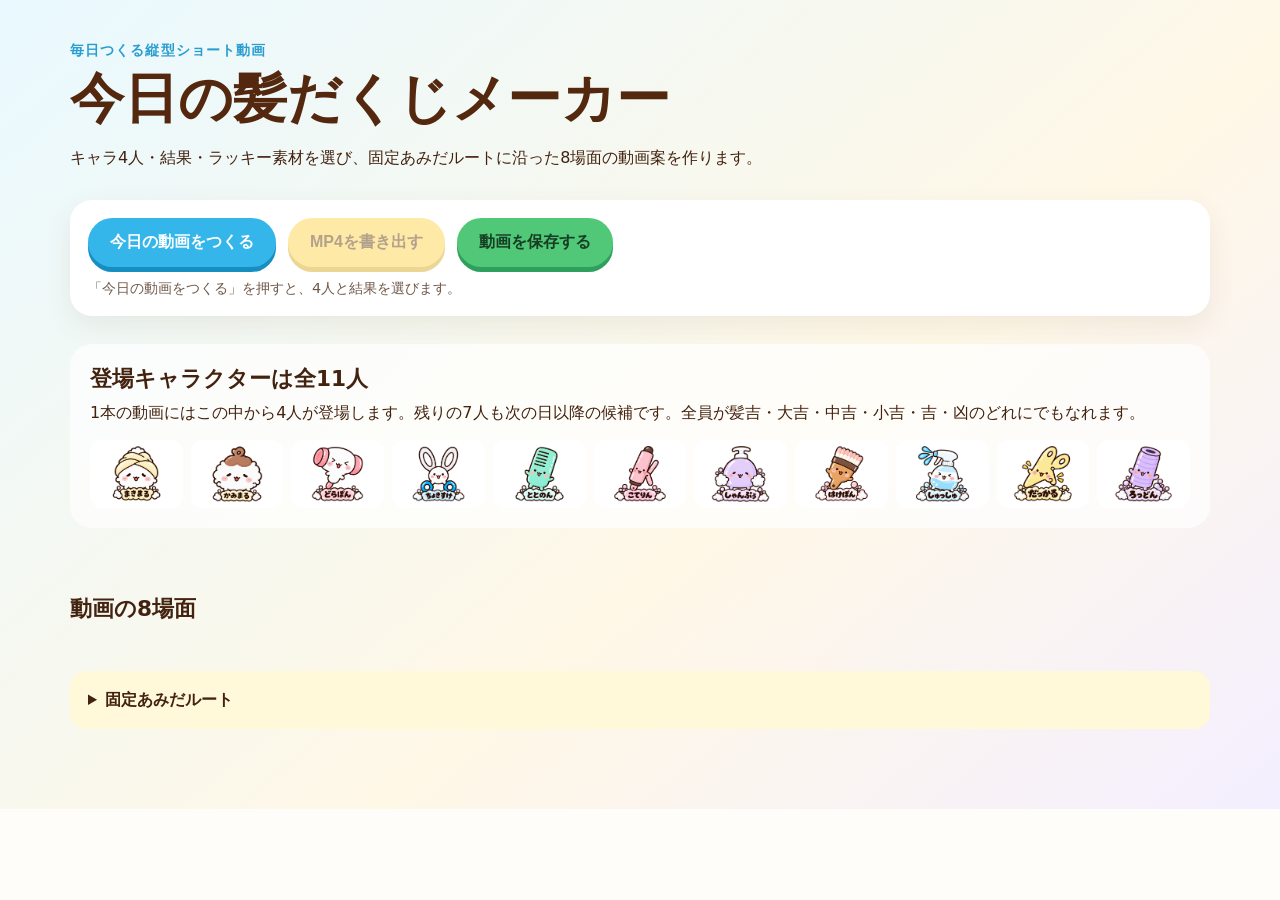
==== index.html @ cbaa19f4 "発表順の統一版を反映" ====
<!doctype html>
<html lang="ja">
<head>
  <meta charset="utf-8" />
  <meta name="viewport" content="width=device-width,initial-scale=1" />
  <title>今日の髪だくじメーカー</title>
  <link rel="icon" type="image/svg+xml" href="data:image/svg+xml,%3Csvg xmlns='http://www.w3.org/2000/svg' viewBox='0 0 64 64'%3E%3Crect width='64' height='64' rx='18' fill='%2359c7f4'/%3E%3Cpath d='M16 42c10-23 22-23 32 0' fill='none' stroke='white' stroke-width='7' stroke-linecap='round'/%3E%3C/svg%3E" />
  <link rel="stylesheet" href="style.css?v=20261022-1045" />
</head>
<body>
  <main>
    <header><p class="eyebrow">毎日つくる縦型ショート動画</p><h1>今日の髪だくじメーカー</h1><p class="intro">キャラ4人・結果・ラッキー素材を選び、固定あみだルートに沿った8場面の動画案を作ります。</p></header>
    <section class="controls" aria-label="動画をつくる"><button id="generate" class="primary">今日の動画をつくる</button><button id="download" class="secondary" disabled>MP4を書き出す</button><a id="save-video" class="save-video" hidden download>動画を保存する</a><p id="status" role="status">「今日の動画をつくる」を押すと、4人と結果を選びます。</p></section>
    <section class="pool" aria-label="登場キャラクター"><h2>登場キャラクターは全11人</h2><p>1本の動画にはこの中から4人が登場します。残りの7人も次の日以降の候補です。全員が髪吉・大吉・中吉・小吉・吉・凶のどれにでもなれます。</p><div id="character-pool" class="character-pool"></div></section>
    <section id="summary" class="summary" hidden></section><section><h2>動画の8場面</h2><div id="pages" class="pages" aria-live="polite"></div></section><details><summary>固定あみだルート</summary><p>ピンク→青、黄→緑、青→ピンク、緑→黄。キャラが変わっても、このルートと移動の速さは変わりません。</p></details>
  </main>
  <script src="vendor/ffmpeg.js?v=20261022-1045"></script>
  <script src="vendor/ffmpeg-util.js?v=20261022-1045"></script>
  <script src="app.js?v=20261109-2350"></script><script src="mp4.js?v=20261023-2150"></script>
</body>
</html>
---- style.css ----
:root{font-family:"Hiragino Sans", "Yu Gothic",system-ui,sans-serif;color:#43220f;background:#fffdf9}*{box-sizing:border-box}body{margin:0;background:linear-gradient(140deg,#e9f9ff,#fff8e7 60%,#f4efff)}main{width:min(1140px,calc(100% - 32px));margin:0 auto;padding:42px 0 80px}.eyebrow{margin:0;color:#299dd0;font-weight:800;font-size:.85rem;letter-spacing:.08em}h1{font-size:clamp(2rem,5vw,3.4rem);margin:.2rem 0 .5rem;color:#54280f}.intro{max-width:48rem;line-height:1.75;margin:0}.controls{display:flex;gap:12px;align-items:center;flex-wrap:wrap;margin:28px 0;padding:18px;border-radius:22px;background:#fff;box-shadow:0 10px 28px #6a422116}.controls p{width:100%;margin:0;font-size:.9rem;color:#705849}button{border:0;border-radius:999px;padding:14px 22px;font-weight:800;font-size:1rem;cursor:pointer}.primary{background:#35b6eb;color:#fff;box-shadow:0 5px 0 #168ebf}.secondary{background:#ffcf3e;color:#593200;box-shadow:0 5px 0 #d6a514}.secondary:disabled{cursor:not-allowed;opacity:.45}.summary{display:grid;grid-template-columns:repeat(4,1fr);gap:12px;margin:20px 0 34px}.chip{background:#fff;border-radius:18px;padding:12px;box-shadow:0 5px 17px #6a422112}.chip b{display:block;font-size:.82rem;color:#7b6556}.chip span{font-weight:800}h2{font-size:1.35rem;margin:0 0 14px}.pages{display:grid;grid-template-columns:repeat(4,minmax(145px,1fr));gap:18px}.scene{min-width:0}.scene p{font-weight:800;margin:0 0 8px}.scene-canvas{width:100%;aspect-ratio:9/16;background:#fff;border-radius:18px;box-shadow:0 10px 25px #63412424;display:block}details{margin-top:34px;background:#fff8d9;padding:15px 18px;border-radius:16px;line-height:1.7}summary{cursor:pointer;font-weight:800}@media(max-width:720px){main{padding-top:28px}.pages{grid-template-columns:repeat(2,minmax(0,1fr));gap:13px}.summary{grid-template-columns:repeat(2,1fr)}.controls{align-items:stretch}.controls button{flex:1}.intro{font-size:.94rem}}
.pool{margin:0 0 32px;padding:20px;border-radius:22px;background:#ffffffb8}.pool h2{margin-bottom:6px}.pool p{margin:0 0 14px;line-height:1.7}.character-pool{display:grid;grid-template-columns:repeat(11,minmax(52px,1fr));gap:8px}.character{padding:6px 2px;text-align:center;background:#fff;border-radius:12px;font-size:.72rem;font-weight:800}.character img{display:block;width:100%;height:56px;object-fit:contain;margin:auto}@media(max-width:720px){.character-pool{grid-template-columns:repeat(4,1fr)}}
.save-video{display:inline-flex;align-items:center;justify-content:center;border-radius:999px;padding:14px 22px;font-weight:800;font-size:1rem;cursor:pointer;text-decoration:none;background:#50c878;color:#173d22;box-shadow:0 5px 0 #2f9f5d}
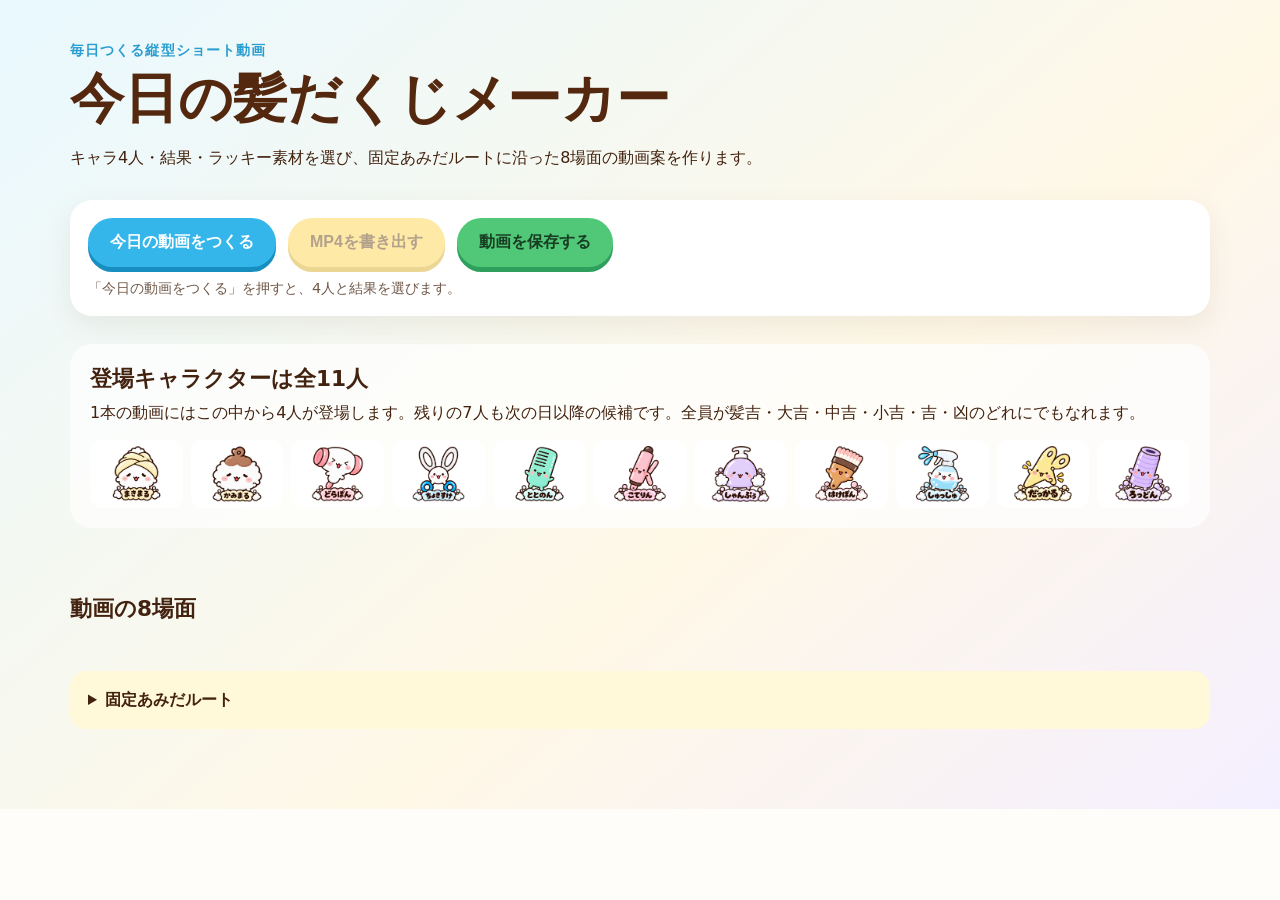
==== commit 6abaa0a3: "Refresh ranked MP4 announcement update" ====
--- a/index.html
+++ b/index.html
@@ -16,6 +16,6 @@
   </main>
   <script src="vendor/ffmpeg.js?v=20261022-1045"></script>
   <script src="vendor/ffmpeg-util.js?v=20261022-1045"></script>
-  <script src="app.js?v=20261109-2350"></script><script src="mp4.js?v=20261023-2150"></script>
+  <script src="app.js?v=20261110-0030"></script><script src="mp4.js?v=20261110-0030"></script>
 </body>
 </html>
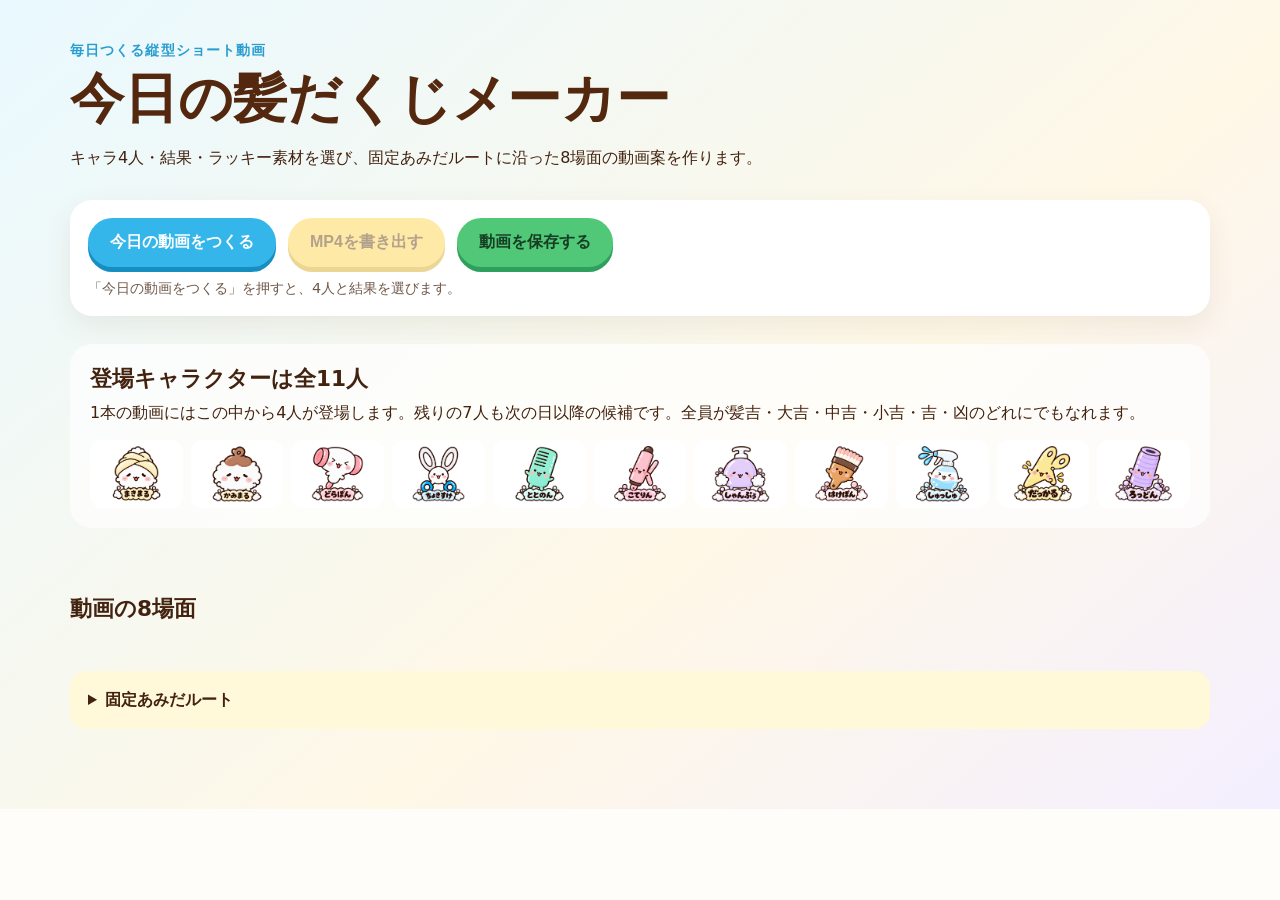
==== commit a3360c0f: "Load latest MP4 video layout" ====
--- a/index.html
+++ b/index.html
@@ -16,6 +16,6 @@
   </main>
   <script src="vendor/ffmpeg.js?v=20261022-1045"></script>
   <script src="vendor/ffmpeg-util.js?v=20261022-1045"></script>
-  <script src="app.js?v=20261110-0030"></script><script src="mp4.js?v=20261110-0030"></script>
+  <script src="app.js?v=20261110-0040"></script><script src="mp4.js?v=20261110-0050"></script>
 </body>
 </html>
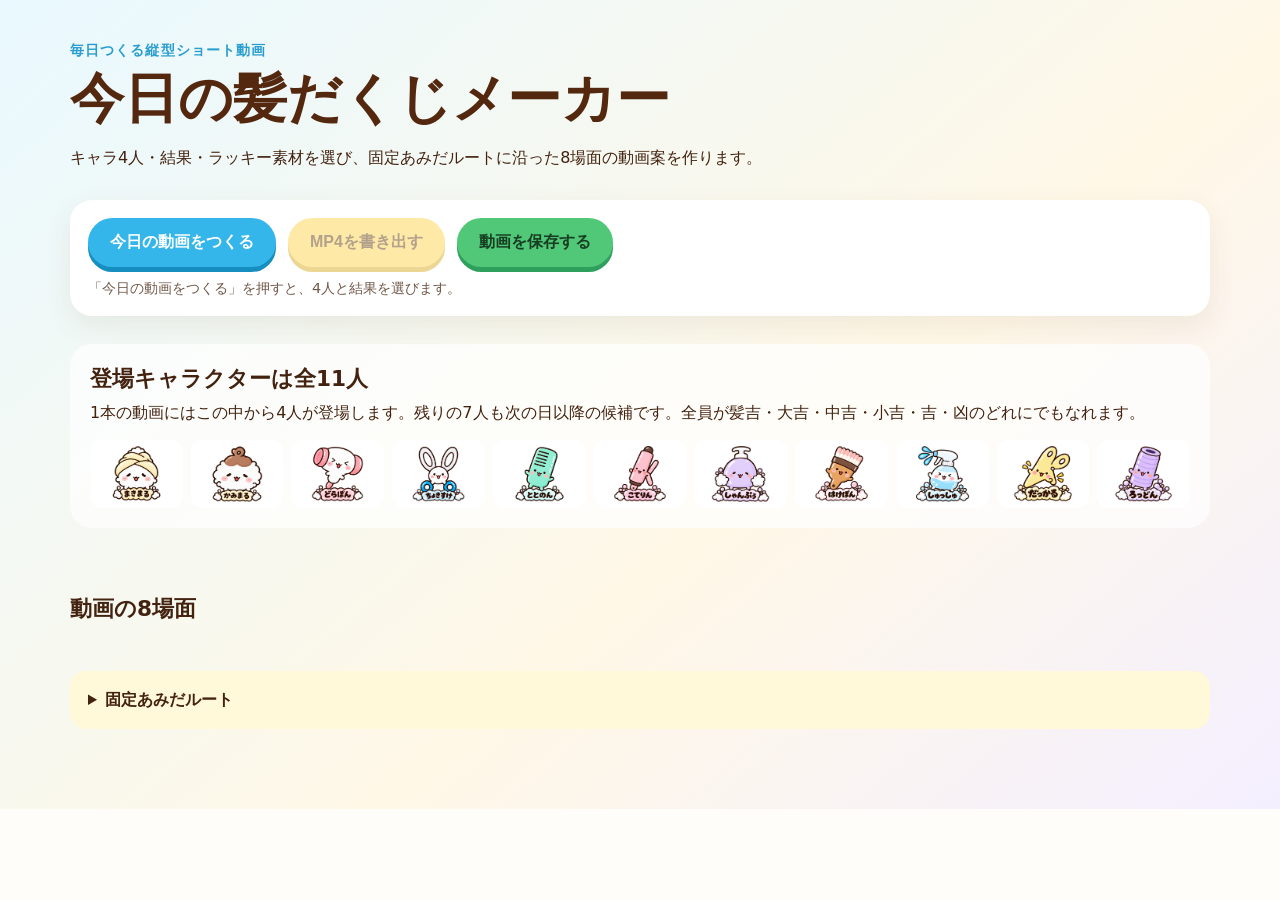
==== commit 4c1d4447: "Load overlay-free result export code" ====
--- a/index.html
+++ b/index.html
@@ -16,6 +16,6 @@
   </main>
   <script src="vendor/ffmpeg.js?v=20261022-1045"></script>
   <script src="vendor/ffmpeg-util.js?v=20261022-1045"></script>
-  <script src="app.js?v=20261110-0040"></script><script src="mp4.js?v=20261110-0050"></script>
+  <script src="app.js?v=20261110-0060"></script><script src="mp4.js?v=20261110-0060"></script>
 </body>
 </html>
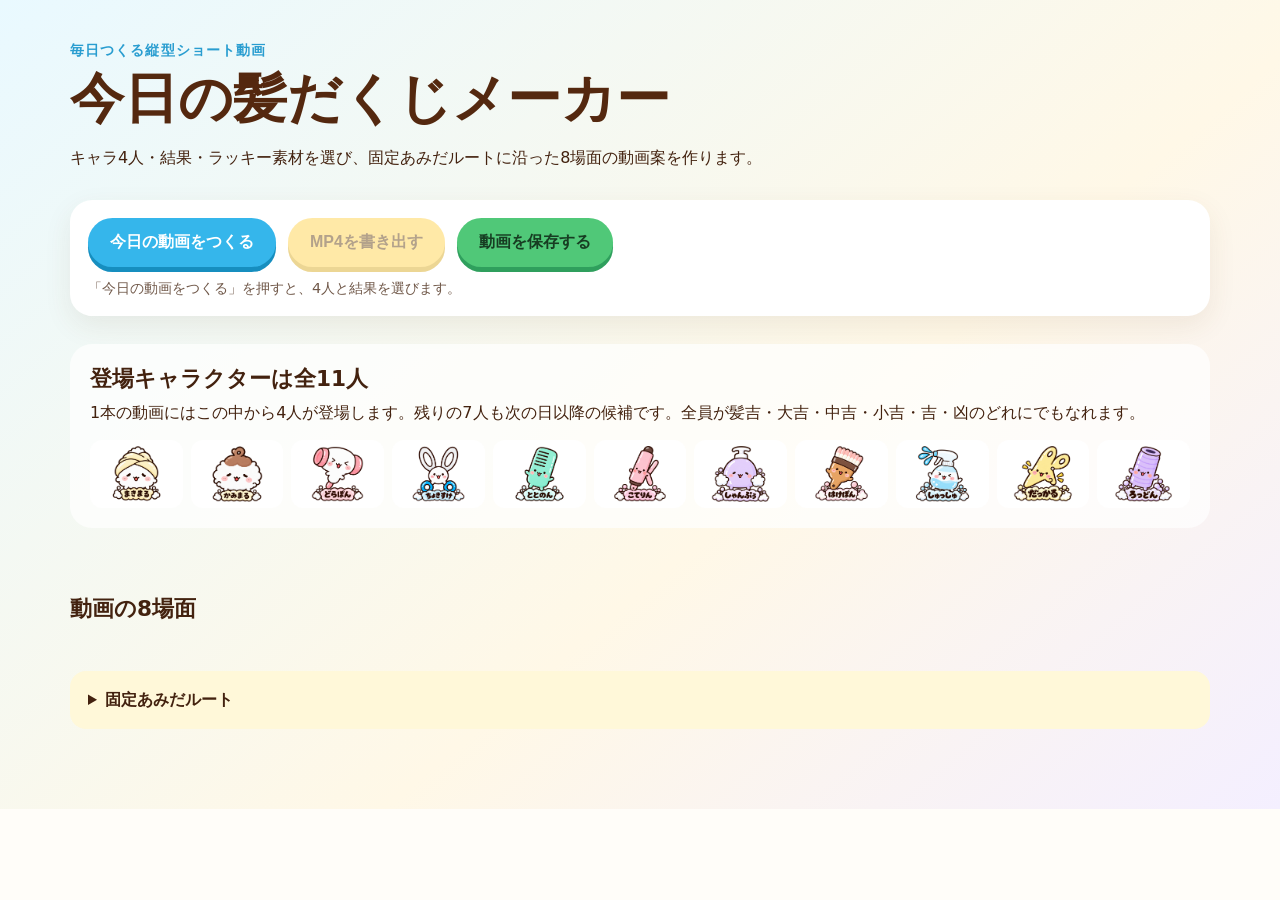
==== commit c3acc2c5: "Force refresh for overlay-free video export" ====
--- a/index.html
+++ b/index.html
@@ -16,6 +16,6 @@
   </main>
   <script src="vendor/ffmpeg.js?v=20261022-1045"></script>
   <script src="vendor/ffmpeg-util.js?v=20261022-1045"></script>
-  <script src="app.js?v=20261110-0060"></script><script src="mp4.js?v=20261110-0060"></script>
+  <script src="app.js?v=20261110-0070"></script><script src="mp4.js?v=20261110-0070"></script>
 </body>
 </html>
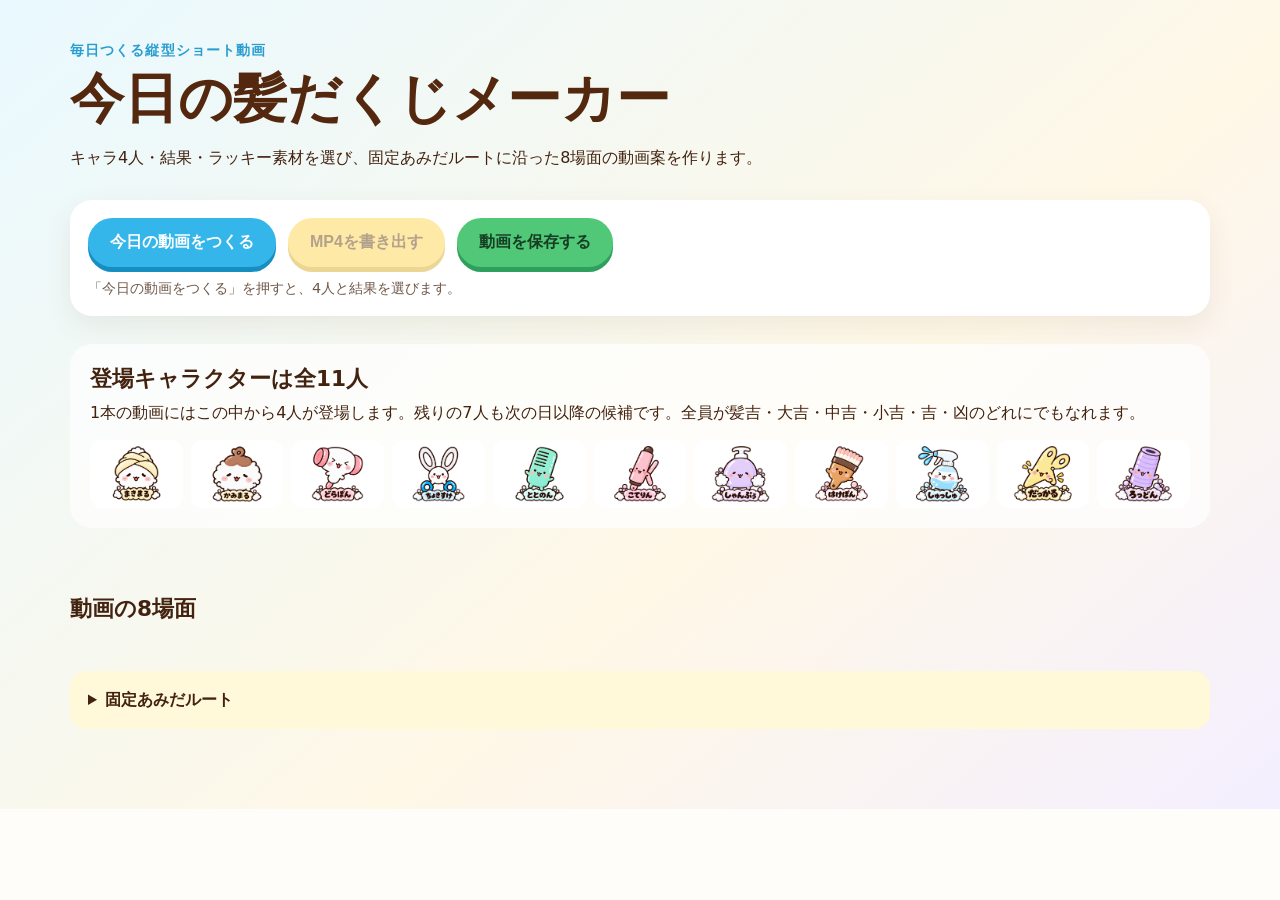
==== commit 944649a8: "Load readable text layout updates" ====
--- a/index.html
+++ b/index.html
@@ -5,7 +5,7 @@
   <meta name="viewport" content="width=device-width,initial-scale=1" />
   <title>今日の髪だくじメーカー</title>
   <link rel="icon" type="image/svg+xml" href="data:image/svg+xml,%3Csvg xmlns='http://www.w3.org/2000/svg' viewBox='0 0 64 64'%3E%3Crect width='64' height='64' rx='18' fill='%2359c7f4'/%3E%3Cpath d='M16 42c10-23 22-23 32 0' fill='none' stroke='white' stroke-width='7' stroke-linecap='round'/%3E%3C/svg%3E" />
-  <link rel="stylesheet" href="style.css?v=20261022-1045" />
+  <link rel="stylesheet" href="style.css?v=20261110-0080" />
 </head>
 <body>
   <main>
@@ -16,6 +16,6 @@
   </main>
   <script src="vendor/ffmpeg.js?v=20261022-1045"></script>
   <script src="vendor/ffmpeg-util.js?v=20261022-1045"></script>
-  <script src="app.js?v=20261110-0070"></script><script src="mp4.js?v=20261110-0070"></script>
+  <script src="app.js?v=20261110-0080"></script><script src="mp4.js?v=20261110-0080"></script>
 </body>
 </html>
--- a/style.css
+++ b/style.css
@@ -1,3 +1,3 @@
-:root{font-family:"Hiragino Sans", "Yu Gothic",system-ui,sans-serif;color:#43220f;background:#fffdf9}*{box-sizing:border-box}body{margin:0;background:linear-gradient(140deg,#e9f9ff,#fff8e7 60%,#f4efff)}main{width:min(1140px,calc(100% - 32px));margin:0 auto;padding:42px 0 80px}.eyebrow{margin:0;color:#299dd0;font-weight:800;font-size:.85rem;letter-spacing:.08em}h1{font-size:clamp(2rem,5vw,3.4rem);margin:.2rem 0 .5rem;color:#54280f}.intro{max-width:48rem;line-height:1.75;margin:0}.controls{display:flex;gap:12px;align-items:center;flex-wrap:wrap;margin:28px 0;padding:18px;border-radius:22px;background:#fff;box-shadow:0 10px 28px #6a422116}.controls p{width:100%;margin:0;font-size:.9rem;color:#705849}button{border:0;border-radius:999px;padding:14px 22px;font-weight:800;font-size:1rem;cursor:pointer}.primary{background:#35b6eb;color:#fff;box-shadow:0 5px 0 #168ebf}.secondary{background:#ffcf3e;color:#593200;box-shadow:0 5px 0 #d6a514}.secondary:disabled{cursor:not-allowed;opacity:.45}.summary{display:grid;grid-template-columns:repeat(4,1fr);gap:12px;margin:20px 0 34px}.chip{background:#fff;border-radius:18px;padding:12px;box-shadow:0 5px 17px #6a422112}.chip b{display:block;font-size:.82rem;color:#7b6556}.chip span{font-weight:800}h2{font-size:1.35rem;margin:0 0 14px}.pages{display:grid;grid-template-columns:repeat(4,minmax(145px,1fr));gap:18px}.scene{min-width:0}.scene p{font-weight:800;margin:0 0 8px}.scene-canvas{width:100%;aspect-ratio:9/16;background:#fff;border-radius:18px;box-shadow:0 10px 25px #63412424;display:block}details{margin-top:34px;background:#fff8d9;padding:15px 18px;border-radius:16px;line-height:1.7}summary{cursor:pointer;font-weight:800}@media(max-width:720px){main{padding-top:28px}.pages{grid-template-columns:repeat(2,minmax(0,1fr));gap:13px}.summary{grid-template-columns:repeat(2,1fr)}.controls{align-items:stretch}.controls button{flex:1}.intro{font-size:.94rem}}
+:root{font-family:"Hiragino Sans", "Yu Gothic",system-ui,sans-serif;color:#43220f;background:#fffdf9}*{box-sizing:border-box}body{margin:0;background:linear-gradient(140deg,#e9f9ff,#fff8e7 60%,#f4efff)}main{width:min(1140px,calc(100% - 32px));margin:0 auto;padding:42px 0 80px}.eyebrow{margin:0;color:#299dd0;font-weight:800;font-size:.85rem;letter-spacing:.08em}h1{font-size:clamp(2rem,5vw,3.4rem);margin:.2rem 0 .5rem;color:#54280f}.intro{max-width:48rem;line-height:1.75;margin:0}.controls{display:flex;gap:12px;align-items:center;flex-wrap:wrap;margin:28px 0;padding:18px;border-radius:22px;background:#fff;box-shadow:0 10px 28px #6a422116}.controls p{width:100%;margin:0;font-size:.9rem;color:#705849}button{border:0;border-radius:999px;padding:14px 22px;font-weight:800;font-size:1rem;cursor:pointer}.primary{background:#35b6eb;color:#fff;box-shadow:0 5px 0 #168ebf}.secondary{background:#ffcf3e;color:#593200;box-shadow:0 5px 0 #d6a514}.secondary:disabled{cursor:not-allowed;opacity:.45}.summary{display:grid;grid-template-columns:repeat(4,1fr);gap:12px;margin:20px 0 34px}.chip{background:#fff;border-radius:18px;padding:12px;box-shadow:0 5px 17px #6a422112}.chip b{display:block;font-size:.82rem;color:#7b6556}.chip span{font-weight:800}h2{font-size:1.35rem;margin:0 0 14px}.pages{display:grid;grid-template-columns:repeat(4,minmax(145px,1fr));gap:18px}.scene{min-width:0}.scene p{font-weight:800;margin:0 0 8px;min-height:2.7em;line-height:1.35;text-align:center;overflow-wrap:anywhere;word-break:break-word;font-size:clamp(.76rem,3.2vw,1rem)}.scene-canvas{width:100%;aspect-ratio:9/16;background:#fff;border-radius:18px;box-shadow:0 10px 25px #63412424;display:block}details{margin-top:34px;background:#fff8d9;padding:15px 18px;border-radius:16px;line-height:1.7}summary{cursor:pointer;font-weight:800}@media(max-width:720px){main{padding-top:28px}.pages{grid-template-columns:repeat(2,minmax(0,1fr));gap:13px}.summary{grid-template-columns:repeat(2,1fr)}.controls{align-items:stretch}.controls button{flex:1}.intro{font-size:.94rem}}
 .pool{margin:0 0 32px;padding:20px;border-radius:22px;background:#ffffffb8}.pool h2{margin-bottom:6px}.pool p{margin:0 0 14px;line-height:1.7}.character-pool{display:grid;grid-template-columns:repeat(11,minmax(52px,1fr));gap:8px}.character{padding:6px 2px;text-align:center;background:#fff;border-radius:12px;font-size:.72rem;font-weight:800}.character img{display:block;width:100%;height:56px;object-fit:contain;margin:auto}@media(max-width:720px){.character-pool{grid-template-columns:repeat(4,1fr)}}
 .save-video{display:inline-flex;align-items:center;justify-content:center;border-radius:999px;padding:14px 22px;font-weight:800;font-size:1rem;cursor:pointer;text-decoration:none;background:#50c878;color:#173d22;box-shadow:0 5px 0 #2f9f5d}
